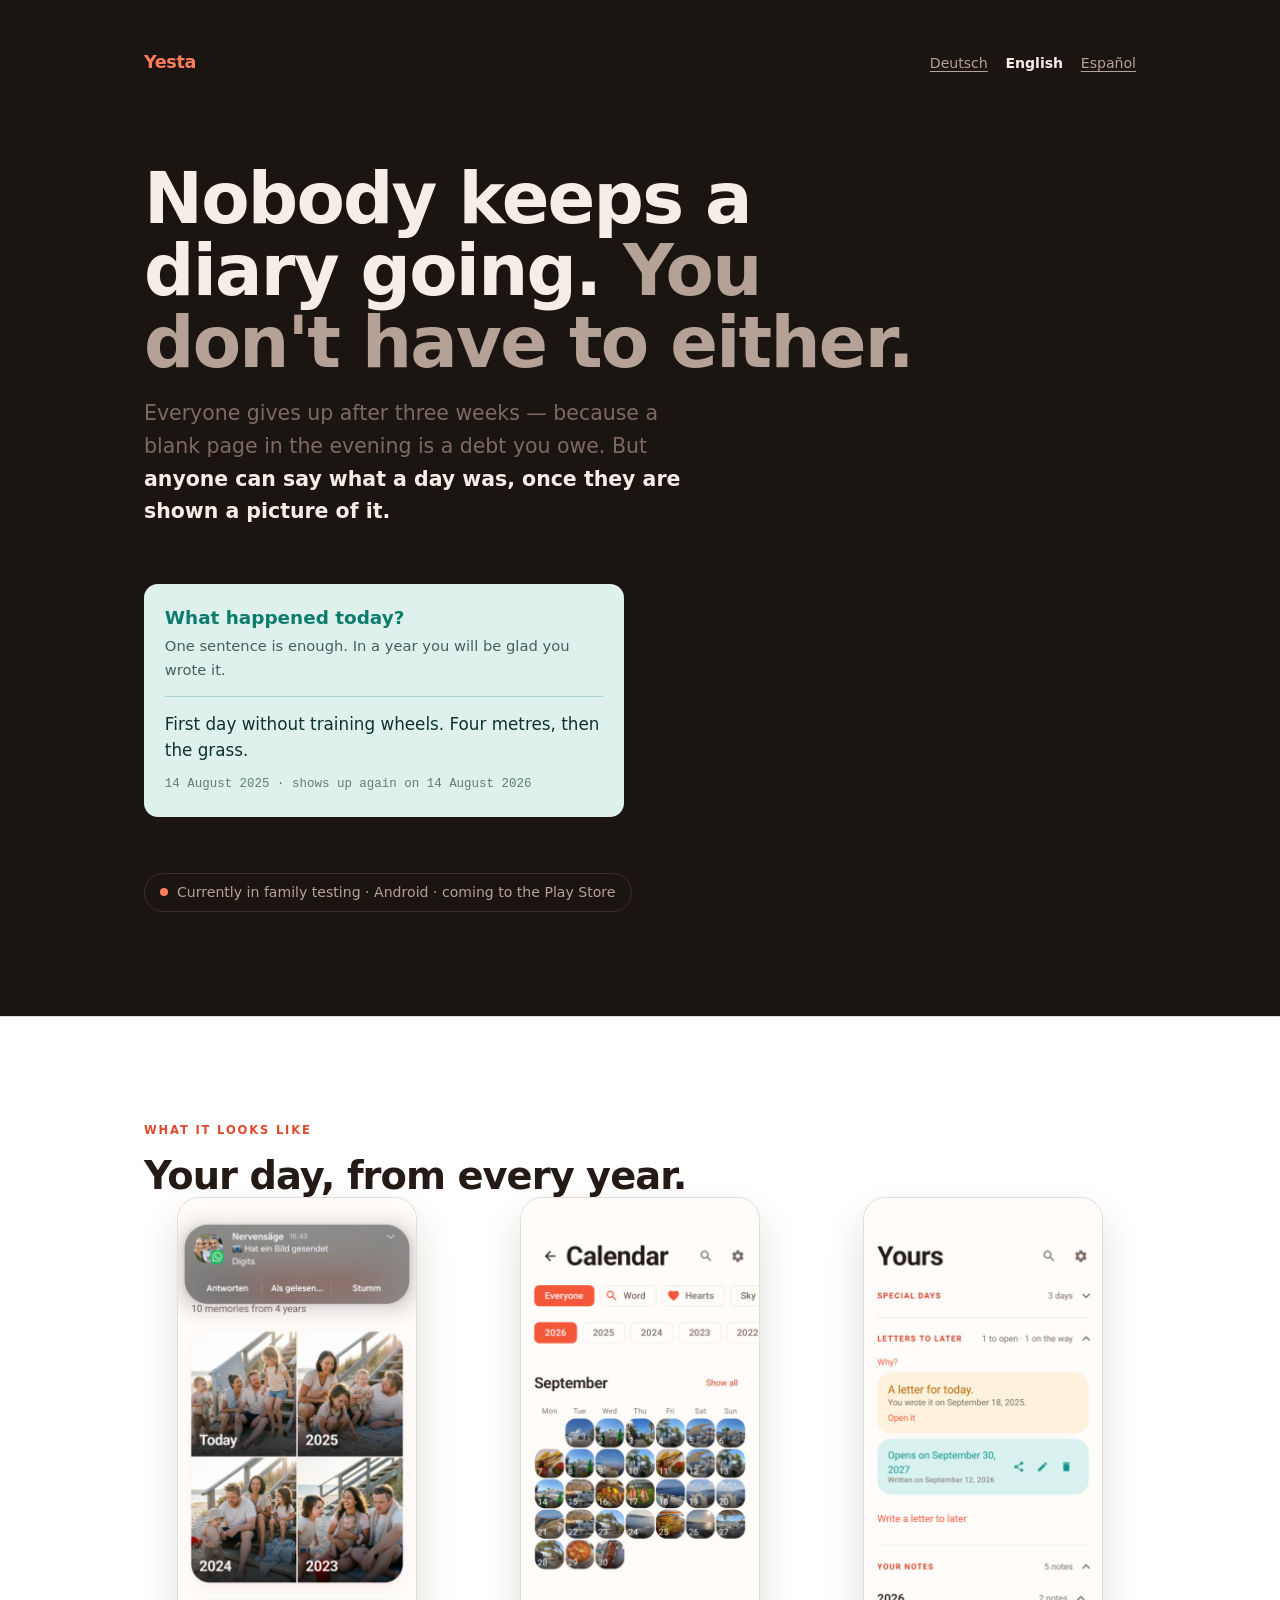
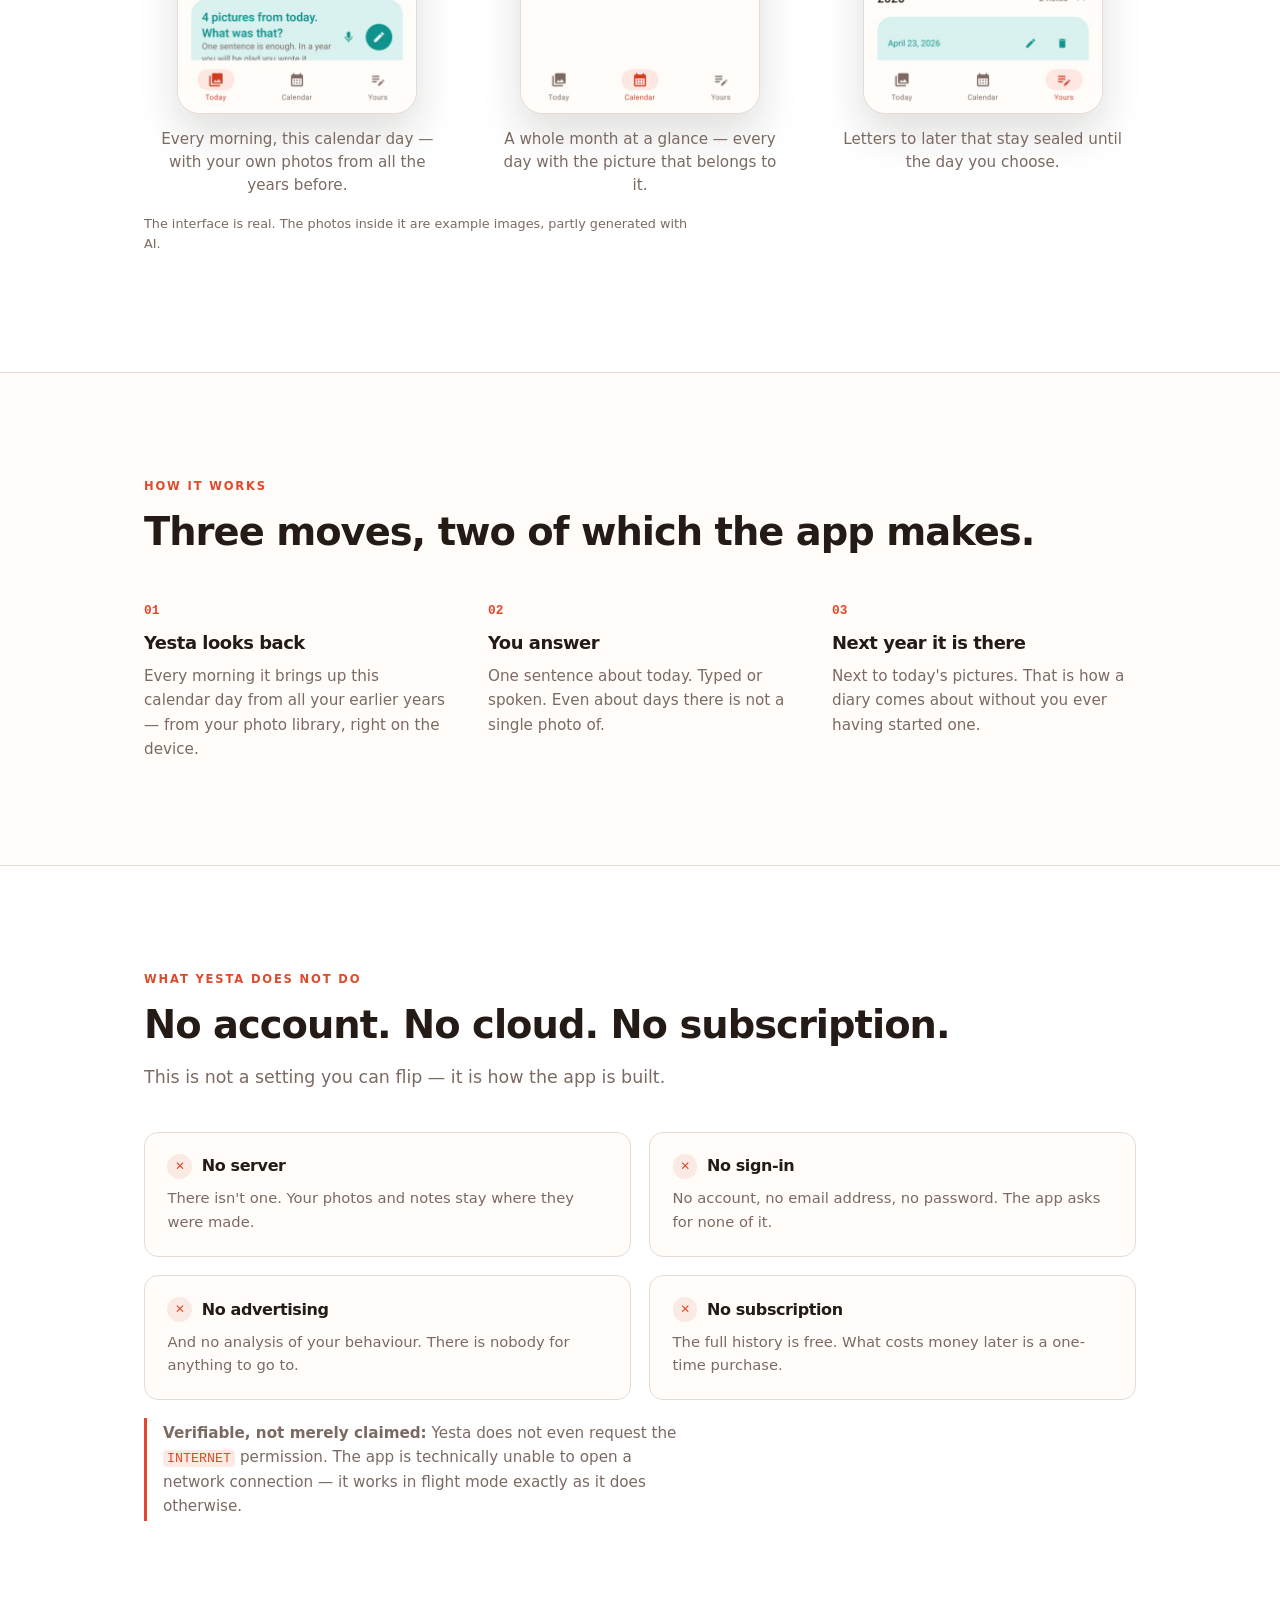
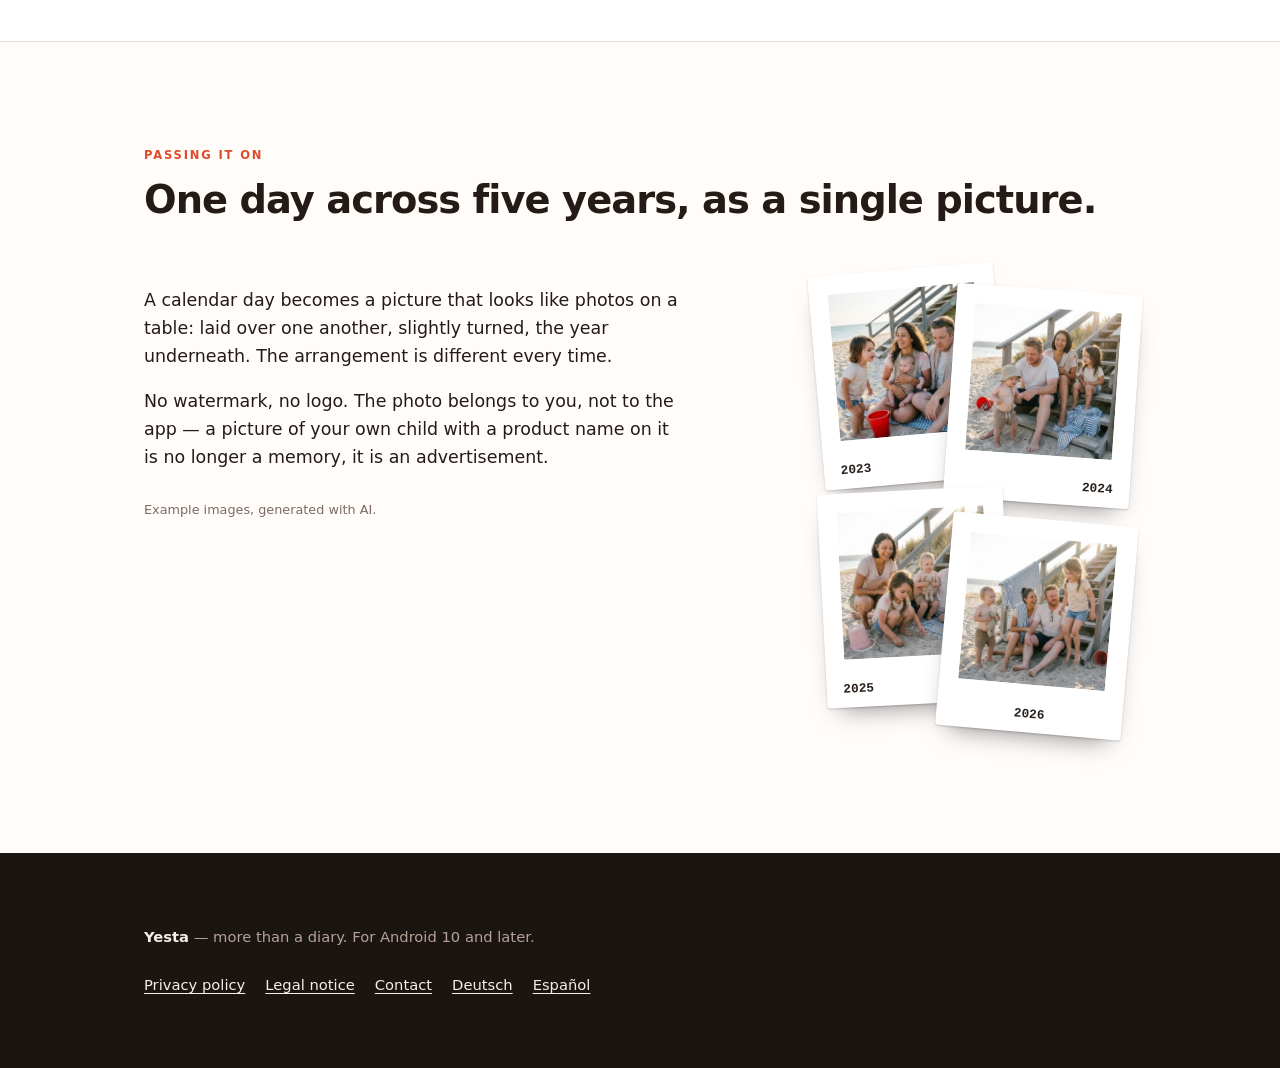
==== en/index.html @ fdedf06f "Webseite aktualisiert" ====
<!doctype html>
<html lang="en">
<head>
<meta charset="utf-8">
<meta name="viewport" content="width=device-width, initial-scale=1">
<title>Yesta — more than a diary</title>
<meta name="description" content="Yesta shows you every day what you lived through on the same date in earlier years, and asks one question: what happened today? Everything stays on your phone.">
<link rel="canonical" href="https://yesta.app/en/">
<link rel="alternate" hreflang="de" href="https://yesta.app/">
<link rel="alternate" hreflang="en" href="https://yesta.app/en/">
<link rel="alternate" hreflang="es" href="https://yesta.app/es/">
<link rel="alternate" hreflang="x-default" href="https://yesta.app/">
<meta property="og:title" content="Yesta — more than a diary">
<meta property="og:description" content="What happened today? One sentence is enough. Next year you'll read it again.">
<meta property="og:type" content="website">
<meta property="og:site_name" content="Yesta">
<meta property="og:locale" content="en_US">
<meta property="og:locale:alternate" content="de_DE">
<meta property="og:locale:alternate" content="es_ES">
<meta property="og:url" content="https://yesta.app/en/">
<meta property="og:image" content="https://yesta.app/en/bilder/vorschau.jpg">
<meta property="og:image:width" content="1200">
<meta property="og:image:height" content="630">
<meta property="og:image:alt" content="Yesta — more than a diary. A phone shows the 1st of September with four photos from earlier years, an instant photo from 2024 in front of it.">
<meta name="twitter:card" content="summary_large_image">
<style>
  :root {
    --ground:        #FFFCFA;
    --ground-deep:   #1B1512;
    --surface:       #FFFFFF;
    --ink:           #241B17;
    --ink-muted:     #7C6A62;
    --ink-inverse:   #F6EDE7;
    --ink-inverse-muted: #B6A197;
    --coral:         #E04A2C;
    --coral-bright:  #FF7C5C;
    --coral-wash:    #FBE9E3;
    --teal:          #0E7C6B;
    --teal-wash:     #DFF1ED;
    --line:          #E7DCD5;
    --line-inverse:  #3A2E28;

    --sans: "Segoe UI Variable Display", "Segoe UI", system-ui, -apple-system,
            "Helvetica Neue", Arial, sans-serif;
    --mono: "Cascadia Mono", Consolas, ui-monospace, "SF Mono", Menlo, monospace;

    --measure: 34rem;
    --gutter: clamp(1.25rem, 5vw, 3rem);
  }

  @media (prefers-color-scheme: dark) {
    :root {
      --ground:      #171210;
      --surface:     #201A17;
      --ink:         #F4EBE5;
      --ink-muted:   #B09C92;
      --coral:       #FF7C5C;
      --coral-wash:  #35201A;
      --teal:        #5FD3BE;
      --teal-wash:   #14322D;
      --line:        #362C27;
    }
  }

  *, *::before, *::after { box-sizing: border-box; }

  body {
    margin: 0;
    background: var(--ground);
    color: var(--ink);
    font-family: var(--sans);
    font-size: clamp(1rem, .96rem + .2vw, 1.09rem);
    line-height: 1.6;
    -webkit-font-smoothing: antialiased;
  }

  .band { padding: clamp(3.5rem, 9vw, 6.5rem) var(--gutter); }
  .inner { max-width: 62rem; margin: 0 auto; }
  p { max-width: var(--measure); }

  h1, h2, h3 { text-wrap: balance; letter-spacing: -.025em; margin: 0; }

  /* ---------------- Head band ---------------- */

  .hero {
    background: var(--ground-deep);
    color: var(--ink-inverse);
    padding-top: clamp(2rem, 5vw, 3rem);
  }

  .brandline {
    display: flex;
    align-items: baseline;
    justify-content: space-between;
    gap: 1rem;
    margin-bottom: clamp(3rem, 9vw, 5.5rem);
  }

  .brand {
    font-size: 1.1rem;
    font-weight: 700;
    letter-spacing: -.02em;
    color: var(--coral-bright);
  }

  .langs { display: flex; gap: 1.1rem; flex: none; }
  .lang {
    font-size: .88rem;
    color: var(--ink-inverse-muted);
    text-decoration: underline;
    text-underline-offset: .18em;
  }
  .lang:hover { color: var(--coral-bright); }
  .lang[aria-current="true"] {
    color: var(--ink-inverse);
    text-decoration: none;
    font-weight: 600;
  }

  .hero h1 {
    font-size: clamp(2.3rem, 7.5vw, 4.4rem);
    line-height: 1.02;
    font-weight: 700;
    max-width: 18ch;
  }

  .hero h1 .quiet { color: var(--ink-inverse-muted); }

  .hero-body {
    margin-top: 1.6rem;
    color: var(--ink-inverse-muted);
    font-size: clamp(1.05rem, 1rem + .35vw, 1.3rem);
    max-width: 36rem;
  }

  .hero-body strong { color: var(--ink-inverse); font-weight: 600; }

  /* The note card — the same object the app shows. */
  .note-card {
    margin-top: clamp(2.5rem, 6vw, 3.5rem);
    max-width: 30rem;
    background: var(--teal-wash);
    border-radius: 14px;
    padding: 1.15rem 1.3rem 1.35rem;
    color: #10322C;
  }
  @media (prefers-color-scheme: dark) { .note-card { color: #D8F2EC; } }

  .note-card .ask {
    font-size: 1.15rem;
    font-weight: 700;
    color: var(--teal);
    margin: 0 0 .15rem;
  }
  .note-card .hint { margin: 0 0 .9rem; font-size: .92rem; opacity: .75; }
  .note-card .written {
    margin: 0;
    font-size: 1.05rem;
    border-top: 1px solid rgba(14, 124, 107, .25);
    padding-top: .85rem;
  }
  .note-card .stamp {
    display: block;
    margin-top: .7rem;
    font-family: var(--mono);
    font-size: .78rem;
    opacity: .6;
  }

  .status {
    margin-top: clamp(2.5rem, 6vw, 3.5rem);
    display: inline-flex;
    align-items: center;
    gap: .55rem;
    border: 1px solid var(--line-inverse);
    border-radius: 99px;
    padding: .45rem .95rem;
    font-size: .88rem;
    color: var(--ink-inverse-muted);
  }
  .dot {
    width: .5rem; height: .5rem; border-radius: 50%;
    background: var(--coral-bright); flex: none;
  }

  /* ---------------- Sections ---------------- */

  .eyebrow {
    font-size: .72rem;
    font-weight: 700;
    letter-spacing: .16em;
    text-transform: uppercase;
    color: var(--coral);
    margin-bottom: .9rem;
  }

  h2 { font-size: clamp(1.6rem, 1.2rem + 1.6vw, 2.4rem); line-height: 1.12; }
  .band > .inner > p { margin-top: 1.1rem; color: var(--ink-muted); }

  .steps {
    margin-top: clamp(2rem, 5vw, 3rem);
    display: grid;
    gap: clamp(1.5rem, 4vw, 2.5rem);
    grid-template-columns: repeat(auto-fit, minmax(15rem, 1fr));
  }
  .step h3 { font-size: 1.12rem; margin-bottom: .4rem; }
  .step p { color: var(--ink-muted); font-size: .95rem; margin: 0; max-width: 26rem; }
  .step .num {
    font-family: var(--mono);
    font-size: .8rem;
    font-weight: 700;
    color: var(--coral);
    display: block;
    margin-bottom: .5rem;
  }

  /* ---------------- What it does not do ---------------- */

  .plain { background: var(--surface); border-block: 1px solid var(--line); }

  /* Four cards, so two by two. An „auto-fit" grid put three in a row on wide
     screens and left an empty grey cell next to them. */
  .facts {
    margin-top: clamp(1.8rem, 4vw, 2.5rem);
    display: grid;
    gap: clamp(.85rem, 2.2vw, 1.15rem);
    grid-template-columns: 1fr;
  }
  @media (min-width: 46rem) { .facts { grid-template-columns: 1fr 1fr; } }

  .fact {
    background: var(--ground);
    border: 1px solid var(--line);
    border-radius: 14px;
    padding: 1.3rem 1.4rem 1.4rem;
  }
  .fact h3 {
    font-size: 1rem;
    margin-bottom: .45rem;
    display: flex;
    align-items: center;
    gap: .6rem;
  }
  .fact h3::before {
    content: "✕";
    flex: none;
    width: 1.55rem; height: 1.55rem;
    border-radius: 50%;
    background: var(--coral-wash);
    color: var(--coral);
    font-size: .74rem;
    font-weight: 700;
    display: grid;
    place-items: center;
  }
  .fact p { font-size: .92rem; color: var(--ink-muted); margin: 0; max-width: none; }

  .proof {
    margin-top: 1.5rem;
    border-left: 3px solid var(--coral);
    padding: .2rem 0 .2rem 1rem;
    font-size: .95rem;
    color: var(--ink-muted);
    max-width: var(--measure);
  }
  .proof code {
    font-family: var(--mono);
    font-size: .88em;
    background: var(--coral-wash);
    color: var(--coral);
    border-radius: 4px;
    padding: .06em .3em;
  }

  /* ---------------- The shared picture ---------------- */

  .share-layout {
    margin-top: clamp(2rem, 5vw, 3rem);
    display: grid;
    gap: clamp(2rem, 5vw, 3.5rem);
    grid-template-columns: 1fr;
    align-items: start;
  }
  @media (min-width: 52rem) {
    .share-layout { grid-template-columns: 1fr minmax(15rem, 20rem); }
  }

  .stack {
    position: relative;
    aspect-ratio: 2 / 3;
    max-width: 20rem;
    width: 100%;
    justify-self: center;
  }
  .pola {
    position: absolute;
    width: 58%;
    background: #fff;
    border-radius: 3px;
    padding: 6% 6% 15%;
    box-shadow: 0 1px 2px rgba(0,0,0,.18), 0 14px 26px -14px rgba(0,0,0,.5);
  }
  /* "height: auto" is needed, otherwise the image's height attribute wins and
     the instant photo comes out 300 pixels tall instead of square. */
  .pola img {
    display: block;
    width: 100%;
    height: auto;
    aspect-ratio: 1;
    object-fit: cover;
    border-radius: 1px;
    background: var(--line);
  }
  .pola b {
    position: absolute;
    left: 9%; right: 9%; bottom: 3.5%;
    text-align: center;
    font-family: var(--mono);
    font-size: .8rem;
    font-weight: 600;
    color: #2A211C;
  }
  /* Each year moves to the side the next instant photo leaves free - in the
     middle it disappeared underneath. The topmost one stays centred. */
  .p1 b, .p3 b { text-align: left; }
  .p2 b { text-align: right; }
  /* Two rows of two rather than one column: as a column every instant photo
     covered the year of the one above it - the overlap was bigger than the
     white margin the year sits on. This way each year stays in the clear and
     the bottom picture stays inside the frame. */
  .p1 { left:  0%; top:  0%; transform: rotate(-5deg); }
  .p2 { right: 0%; top:  4%; transform: rotate( 4deg); }
  .p3 { left:  2%; top: 46%; transform: rotate(-3deg); }
  .p4 { right: 2%; top: 52%; transform: rotate( 5deg); }

  /* ---------------- Foot ---------------- */

  footer {
    background: var(--ground-deep);
    color: var(--ink-inverse-muted);
    padding: clamp(3rem, 7vw, 4.5rem) var(--gutter);
    font-size: .92rem;
  }
  footer .inner { display: grid; gap: 1.5rem; }
  footer a { color: var(--ink-inverse); text-decoration: underline; text-underline-offset: .18em; }
  footer a:hover { color: var(--coral-bright); }
  footer a:focus-visible, .status:focus-visible, .lang:focus-visible {
    outline: 2px solid var(--coral-bright); outline-offset: 3px;
  }
  .foot-links { display: flex; flex-wrap: wrap; gap: 1.25rem; }

  /* Die drei Bildschirmfotos unter dem Kopf. */
  .schau { display: grid; gap: clamp(1.25rem, 4vw, 2.25rem); grid-template-columns: 1fr; }
  .schau figure { margin: 0; display: grid; gap: .85rem; justify-items: center; }
  .schau img {
    display: block; width: 100%; max-width: 15rem; height: auto;
    border-radius: 1.4rem; border: 1px solid var(--line);
    box-shadow: 0 1.25rem 2.5rem rgba(36, 27, 23, .14);
    background: var(--surface);
  }
  .schau figcaption {
    color: var(--ink-muted); font-size: .95rem; line-height: 1.5;
    text-align: center; max-width: 18rem;
  }
  @media (min-width: 44rem) {
    .schau { grid-template-columns: repeat(3, 1fr); align-items: start; }
  }
  /* Kennzeichnung der kuenstlich erzeugten Beispielbilder im Stapel. */
  .stack-hinweis {
    margin-top: 1.75rem;
    color: var(--ink-muted);
    font-size: .8rem;
  }
</style>
</head>
<body>

<header class="band hero">
  <div class="inner">
    <div class="brandline">
      <div class="brand">Yesta</div>
      <nav class="langs" aria-label="Language">
        <a class="lang" href="../index.html" hreflang="de" lang="de">Deutsch</a>
        <span class="lang" aria-current="true">English</span>
        <a class="lang" href="../es/index.html" hreflang="es" lang="es">Español</a>
      </nav>
    </div>

    <h1>Nobody keeps a diary going. <span class="quiet">You don't have to either.</span></h1>

    <p class="hero-body">
      Everyone gives up after three weeks — because a blank page in the evening
      is a debt you owe. But <strong>anyone can say what a day was, once they
      are shown a picture of it.</strong>
    </p>

    <div class="note-card">
      <p class="ask">What happened today?</p>
      <p class="hint">One sentence is enough. In a year you will be glad you wrote it.</p>
      <p class="written">
        First day without training wheels. Four metres, then the grass.
        <span class="stamp">14 August 2025 · shows up again on 14 August 2026</span>
      </p>
    </div>

    <div class="status"><span class="dot"></span> Currently in family testing · Android · coming to the Play Store</div>
  </div>
</header>

<section class="band plain">
  <div class="inner">
    <div class="eyebrow">What it looks like</div>
    <h2>Your day, from every year.</h2>

    <div class="schau">
      <figure>
        <img src="bilder/01-home.jpg" width="480" height="1040" loading="lazy"
             alt="The day view: the heading “Your 1 September”, below it four photos of the same calendar day from 2023 onwards.">
        <figcaption>Every morning, this calendar day — with your own photos from all the years before.</figcaption>
      </figure>
      <figure>
        <img src="bilder/03-month.jpg" width="480" height="1040" loading="lazy"
             alt="The month view: a calendar grid in which every day of September carries the photo that was taken on it.">
        <figcaption>A whole month at a glance — every day with the picture that belongs to it.</figcaption>
      </figure>
      <figure>
        <img src="bilder/04-letters.jpg" width="480" height="1040" loading="lazy"
             alt="The “Letters to later” view showing sealed letters and the date each one opens.">
        <figcaption>Letters to later that stay sealed until the day you choose.</figcaption>
      </figure>
    </div>
    <p class="stack-hinweis">The interface is real. The photos inside it are
      example images, partly generated with AI.</p>
  </div>
</section>

<section class="band">
  <div class="inner">
    <div class="eyebrow">How it works</div>
    <h2>Three moves, two of which the app makes.</h2>

    <div class="steps">
      <div class="step">
        <span class="num">01</span>
        <h3>Yesta looks back</h3>
        <p>
          Every morning it brings up this calendar day from all your earlier
          years — from your photo library, right on the device.
        </p>
      </div>
      <div class="step">
        <span class="num">02</span>
        <h3>You answer</h3>
        <p>
          One sentence about today. Typed or spoken. Even about days there is
          not a single photo of.
        </p>
      </div>
      <div class="step">
        <span class="num">03</span>
        <h3>Next year it is there</h3>
        <p>
          Next to today's pictures. That is how a diary comes about without you
          ever having started one.
        </p>
      </div>
    </div>
  </div>
</section>

<section class="band plain">
  <div class="inner">
    <div class="eyebrow">What Yesta does not do</div>
    <h2>No account. No cloud. No subscription.</h2>
    <p>
      This is not a setting you can flip — it is how the app is built.
    </p>

    <div class="facts">
      <div class="fact">
        <h3>No server</h3>
        <p>There isn't one. Your photos and notes stay where they were made.</p>
      </div>
      <div class="fact">
        <h3>No sign-in</h3>
        <p>No account, no email address, no password. The app asks for none of it.</p>
      </div>
      <div class="fact">
        <h3>No advertising</h3>
        <p>And no analysis of your behaviour. There is nobody for anything to go to.</p>
      </div>
      <div class="fact">
        <h3>No subscription</h3>
        <p>The full history is free. What costs money later is a one-time purchase.</p>
      </div>
    </div>

    <p class="proof">
      <strong>Verifiable, not merely claimed:</strong> Yesta does not even
      request the <code>INTERNET</code> permission. The app is technically
      unable to open a network connection — it works in flight mode exactly as
      it does otherwise.
    </p>
  </div>
</section>

<section class="band">
  <div class="inner">
    <div class="eyebrow">Passing it on</div>
    <h2>One day across five years, as a single picture.</h2>

    <div class="share-layout">
      <div>
        <p>
          A calendar day becomes a picture that looks like photos on a table:
          laid over one another, slightly turned, the year underneath. The
          arrangement is different every time.
        </p>
        <p>
          No watermark, no logo. The photo belongs to you, not to the app — a
          picture of your own child with a product name on it is no longer a
          memory, it is an advertisement.
        </p>
        <p class="stack-hinweis">Example images, generated with AI.</p>
      </div>

      <div class="stack" role="img" aria-label="Four instant photos of the same calendar day on a beach, laid over one another at an angle: the same family across four years — in 2023 with a baby in her arms, by 2026 both children stand on their own and have visibly grown.">
        <div class="pola p1"><img src="../bilder/pola-1.jpg" width="300" height="300" loading="lazy" alt=""><b>2023</b></div>
        <div class="pola p2"><img src="../bilder/pola-2.jpg" width="300" height="300" loading="lazy" alt=""><b>2024</b></div>
        <div class="pola p3"><img src="../bilder/pola-3.jpg" width="300" height="300" loading="lazy" alt=""><b>2025</b></div>
        <div class="pola p4"><img src="../bilder/pola-4.jpg" width="300" height="300" loading="lazy" alt=""><b>2026</b></div>
      </div>
    </div>
  </div>
</section>

<footer>
  <div class="inner">
    <div>
      <strong style="color:var(--ink-inverse)">Yesta</strong> — more than a
      diary. For Android 10 and later.
    </div>

    <div class="foot-links">
      <a href="privacy.html">Privacy policy</a>
      <a href="imprint.html">Legal notice</a>
      <a href="mailto:kontakt@yesta.app">Contact</a>
      <a href="../index.html" hreflang="de" lang="de">Deutsch</a>
      <a href="../es/index.html" hreflang="es" lang="es">Español</a>
    </div>

  </div>
</footer>

</body>
</html>
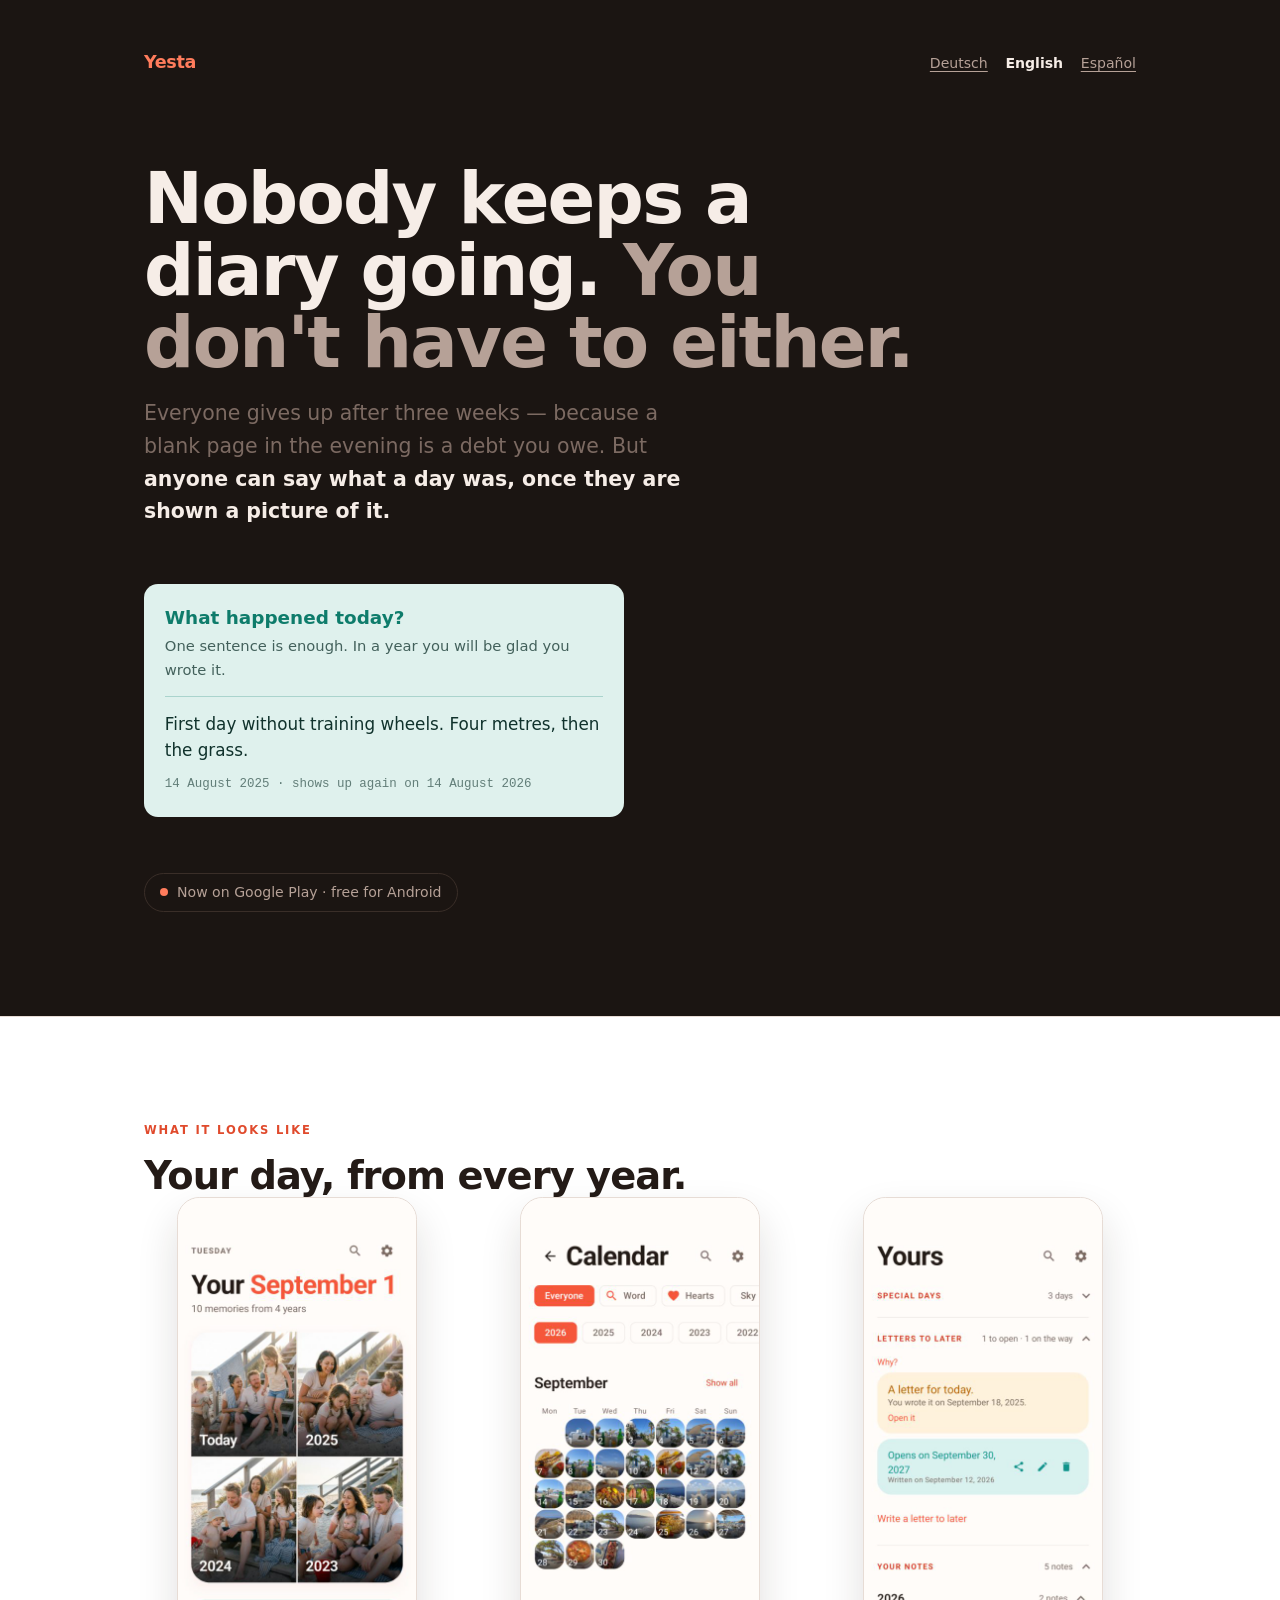
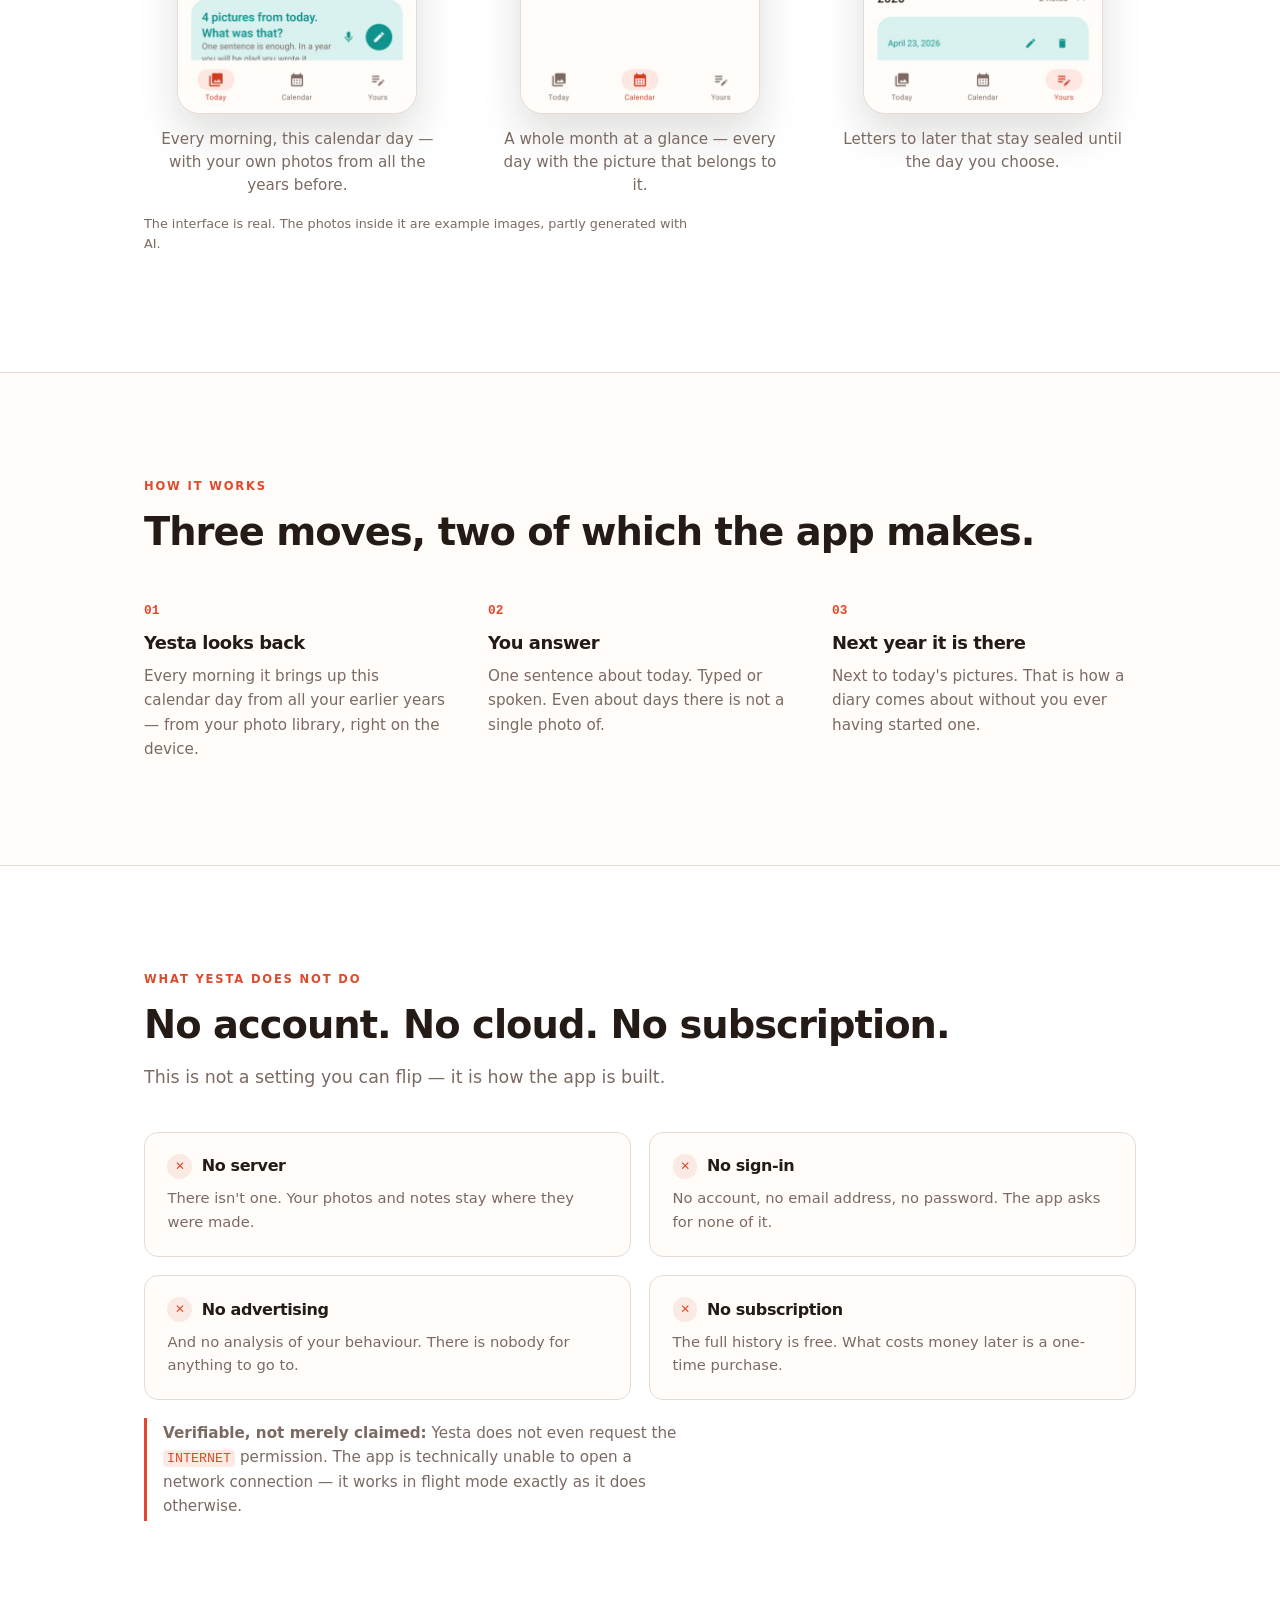
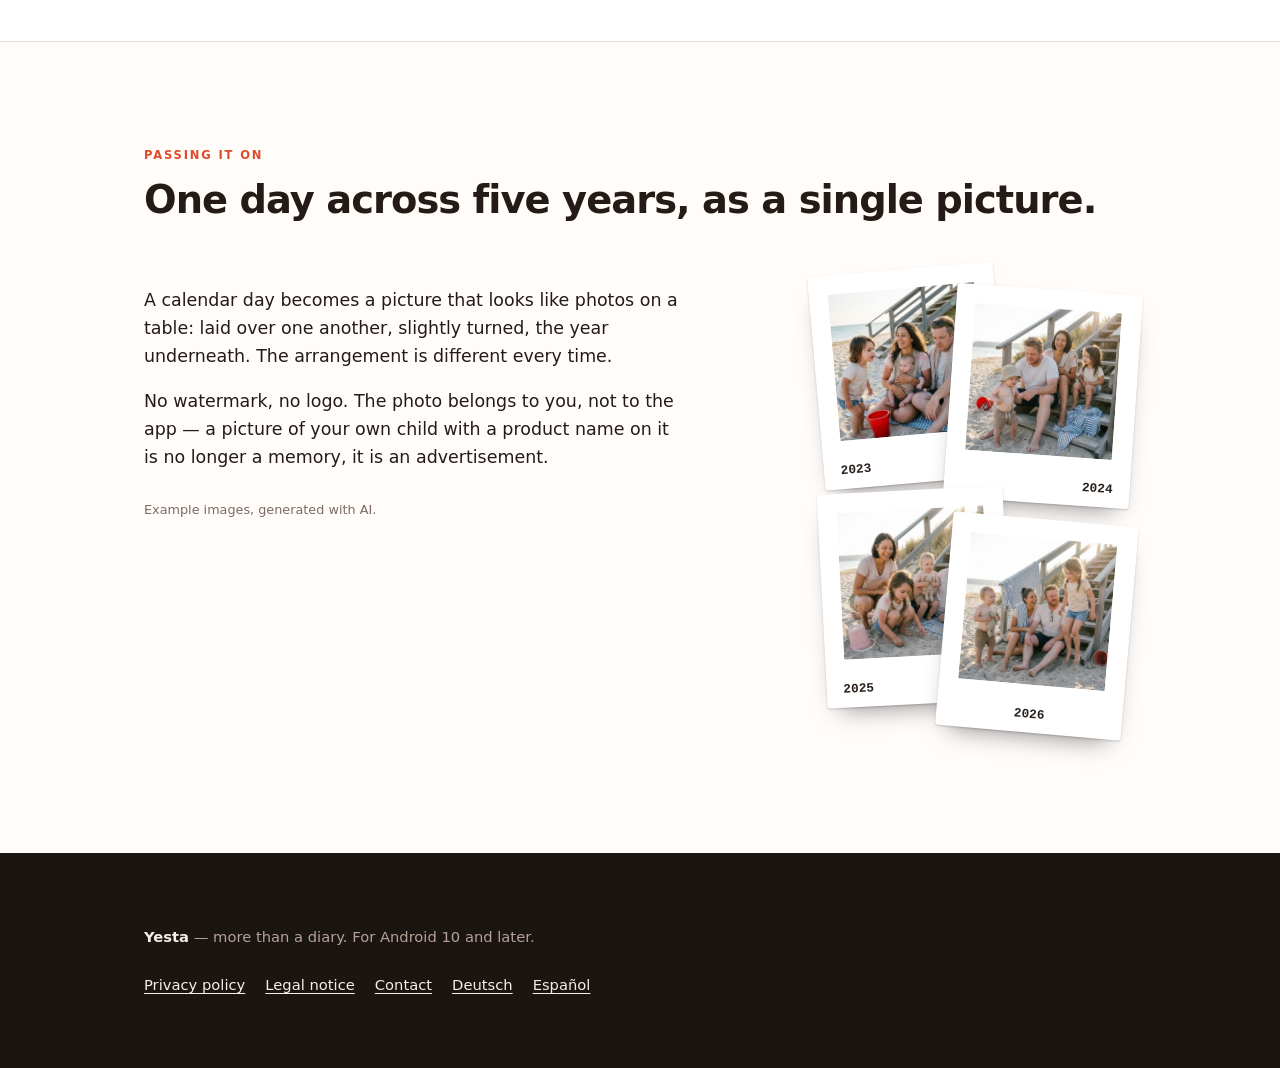
==== commit 03a60c0d: "Startseite: Yesta ist im Play Store, Statuskapsel fuehrt dorthin" ====
--- a/en/index.html
+++ b/en/index.html
@@ -182,6 +182,9 @@
     width: .5rem; height: .5rem; border-radius: 50%;
     background: var(--coral-bright); flex: none;
   }
+  /* Seit dem 28.09.2026 ist die Kapsel der Weg in den Store, kein Hinweis mehr. */
+  a.status { text-decoration: none; transition: border-color .2s ease; }
+  a.status:hover, a.status:focus-visible { border-color: var(--coral-bright); }
 
   /* ---------------- Sections ---------------- */
 
@@ -403,7 +406,7 @@
       </p>
     </div>
 
-    <div class="status"><span class="dot"></span> Currently in family testing · Android · coming to the Play Store</div>
+    <a class="status" href="https://play.google.com/store/apps/details?id=com.yesta.app"><span class="dot"></span> Now on Google Play · free for Android</a>
   </div>
 </header>
 
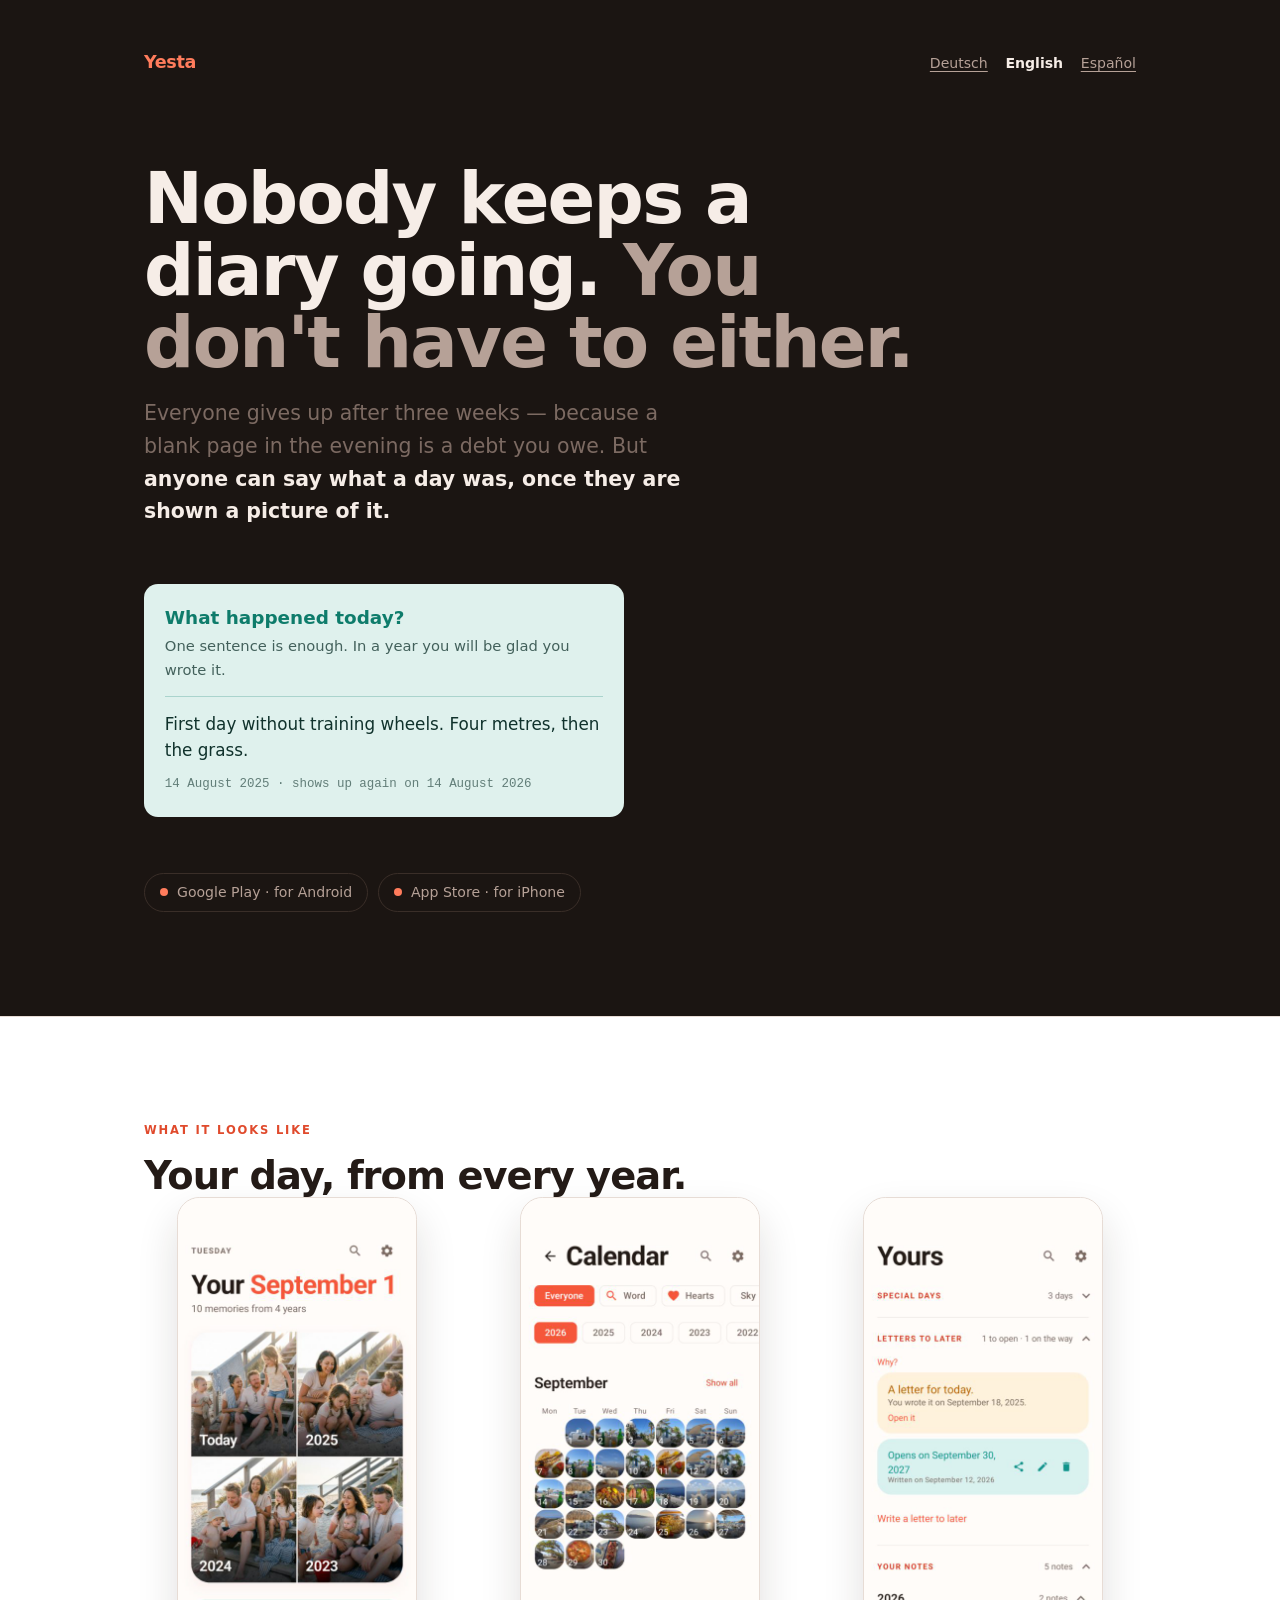
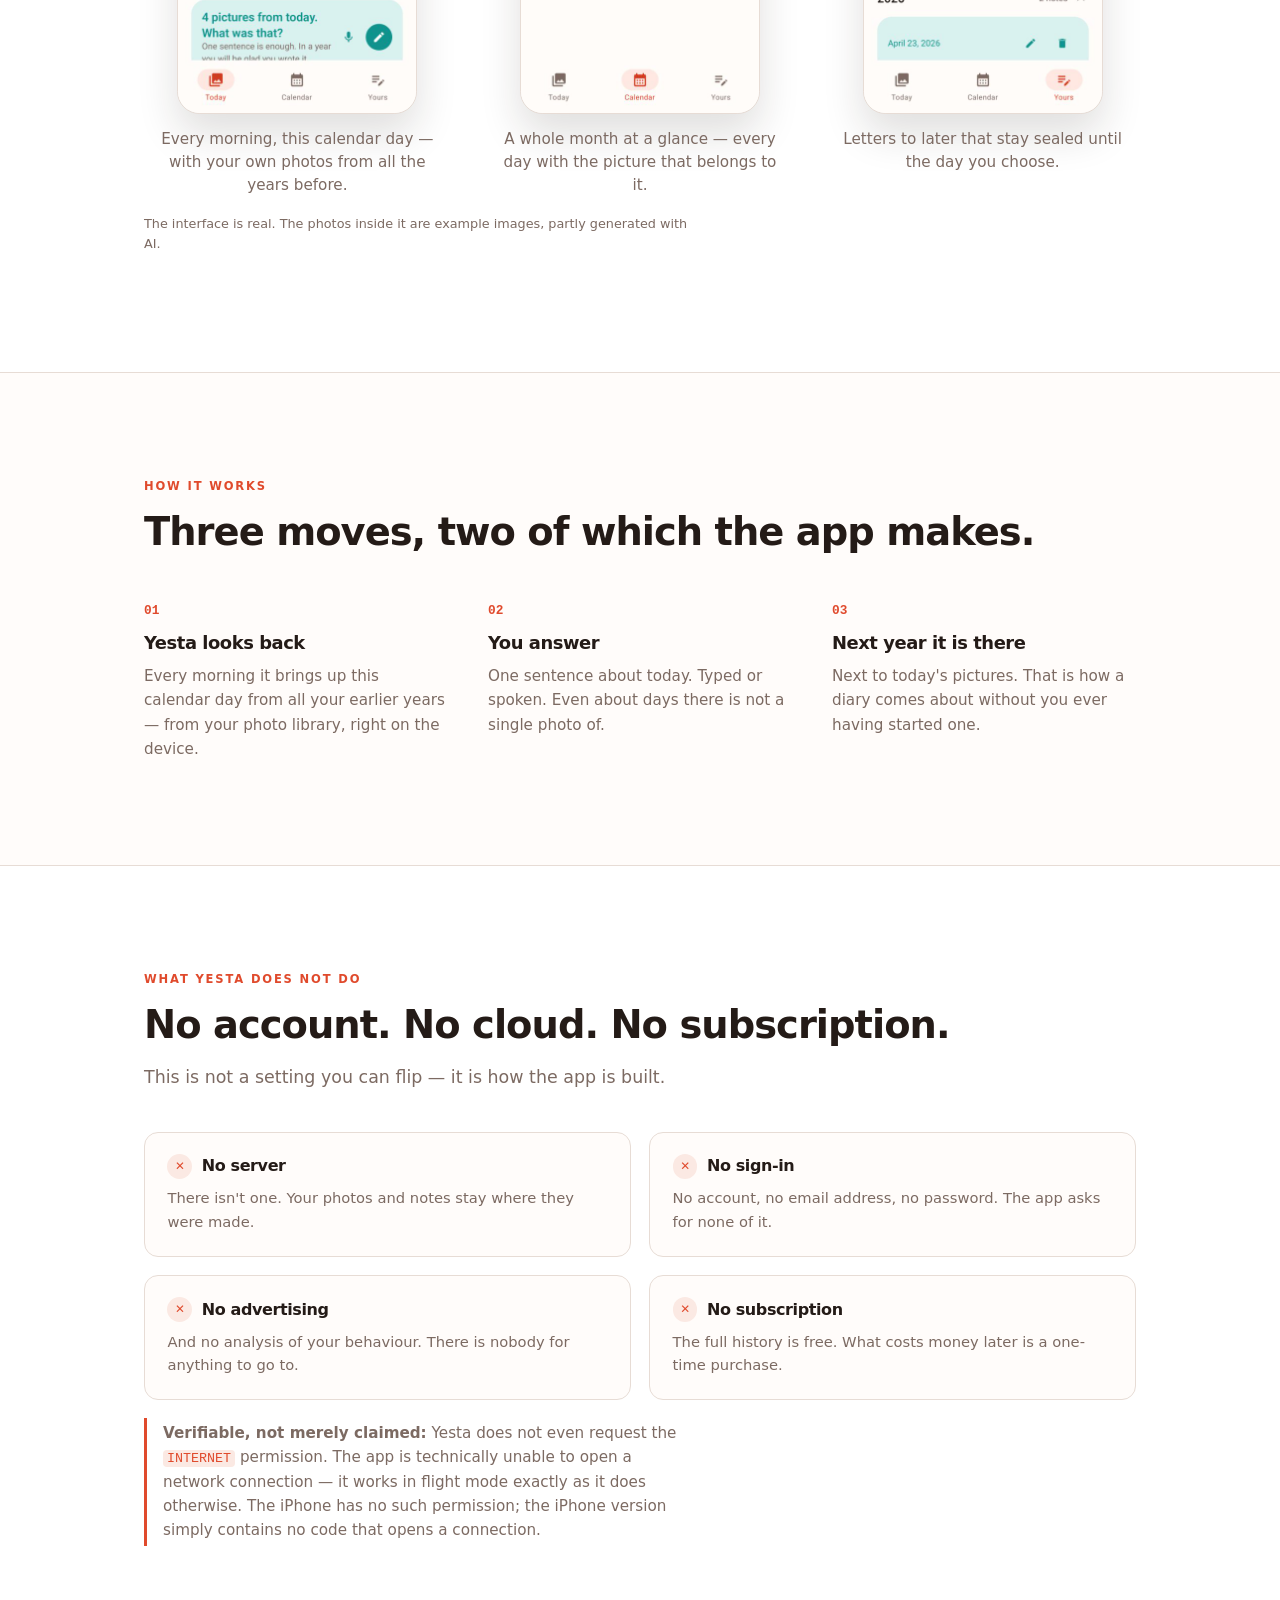
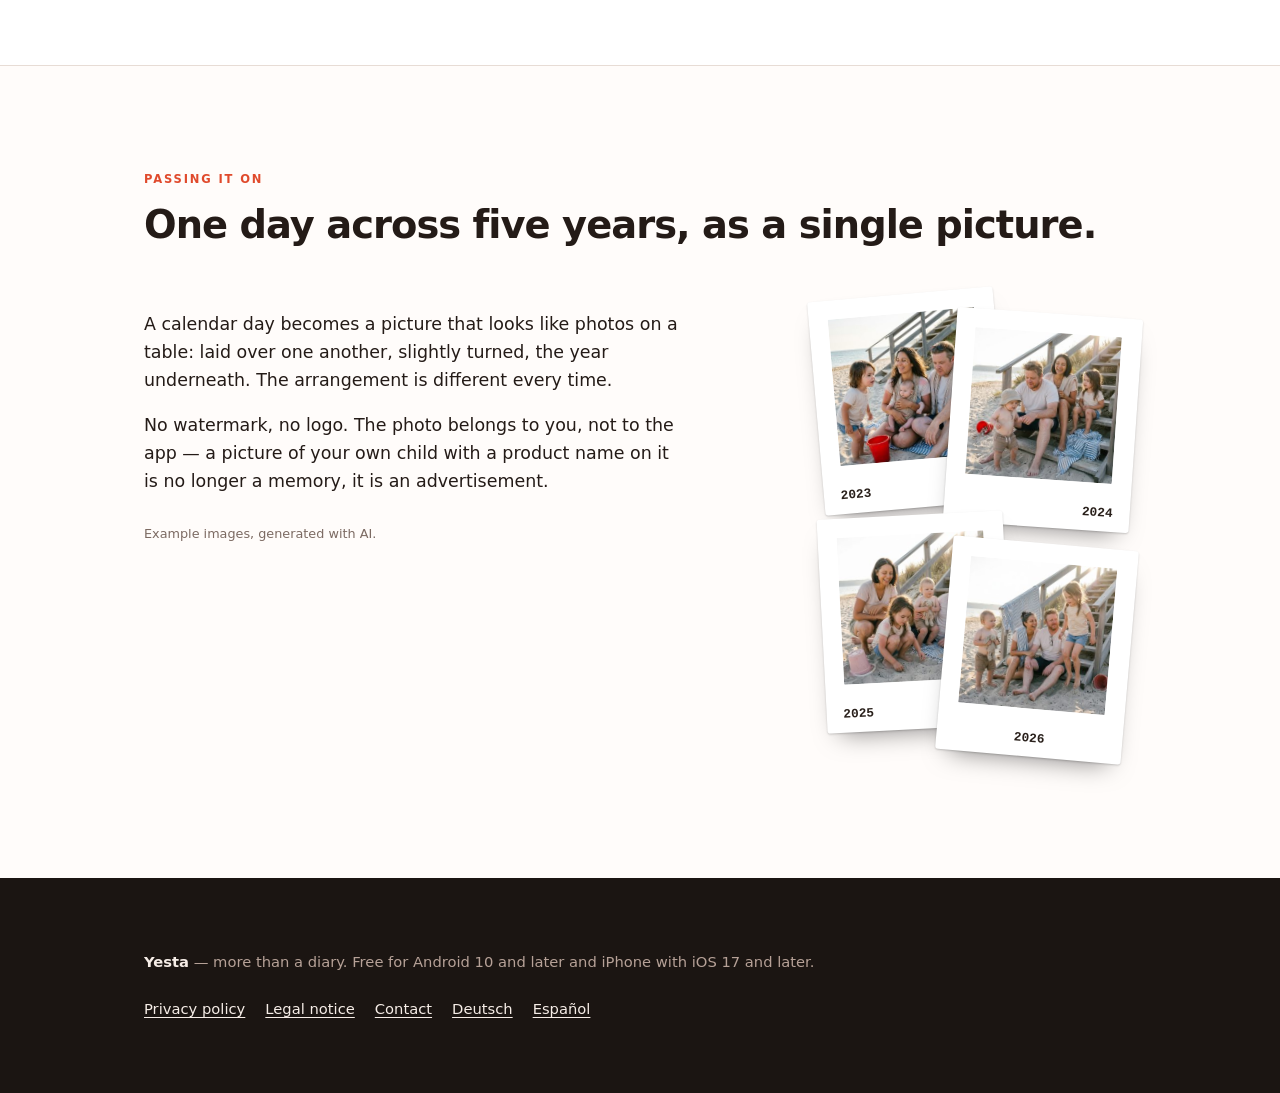
==== commit 1f5e64dd: "iPhone-Start" ====
--- a/en/index.html
+++ b/en/index.html
@@ -3,15 +3,18 @@
 <head>
 <meta charset="utf-8">
 <meta name="viewport" content="width=device-width, initial-scale=1">
-<title>Yesta — more than a diary</title>
+<link rel="icon" href="/favicon.ico" sizes="16x16 32x32 48x48">
+<link rel="icon" href="/favicon.svg" type="image/svg+xml">
+<link rel="apple-touch-icon" href="/apple-touch-icon.png">
+<title>Yesta – Memories &amp; Journal</title>
 <meta name="description" content="Yesta shows you every day what you lived through on the same date in earlier years, and asks one question: what happened today? Everything stays on your phone.">
 <link rel="canonical" href="https://yesta.app/en/">
 <link rel="alternate" hreflang="de" href="https://yesta.app/">
 <link rel="alternate" hreflang="en" href="https://yesta.app/en/">
 <link rel="alternate" hreflang="es" href="https://yesta.app/es/">
 <link rel="alternate" hreflang="x-default" href="https://yesta.app/">
-<meta property="og:title" content="Yesta — more than a diary">
-<meta property="og:description" content="What happened today? One sentence is enough. Next year you'll read it again.">
+<meta property="og:title" content="Yesta – Memories &amp; Journal">
+<meta property="og:description" content="Every morning, your photos from this day in past years. No account, no cloud.">
 <meta property="og:type" content="website">
 <meta property="og:site_name" content="Yesta">
 <meta property="og:locale" content="en_US">
@@ -21,7 +24,7 @@
 <meta property="og:image" content="https://yesta.app/en/bilder/vorschau.jpg">
 <meta property="og:image:width" content="1200">
 <meta property="og:image:height" content="630">
-<meta property="og:image:alt" content="Yesta — more than a diary. A phone shows the 1st of September with four photos from earlier years, an instant photo from 2024 in front of it.">
+<meta property="og:image:alt" content="Yesta – Memories &amp; Journal. A phone shows the 1st of September with four photos from earlier years, an instant photo from 2024 in front of it.">
 <meta name="twitter:card" content="summary_large_image">
 <style>
   :root {
@@ -185,6 +188,9 @@
   /* Seit dem 28.09.2026 ist die Kapsel der Weg in den Store, kein Hinweis mehr. */
   a.status { text-decoration: none; transition: border-color .2s ease; }
   a.status:hover, a.status:focus-visible { border-color: var(--coral-bright); }
+  /* Seit dem iPhone-Start zwei Kapseln nebeneinander, auf schmalen Schirmen untereinander. */
+  .stores { display: flex; flex-wrap: wrap; gap: .6rem; margin-top: clamp(2.5rem, 6vw, 3.5rem); }
+  .stores .status { margin-top: 0; }
 
   /* ---------------- Sections ---------------- */
 
@@ -406,7 +412,10 @@
       </p>
     </div>
 
-    <a class="status" href="https://play.google.com/store/apps/details?id=com.yesta.app"><span class="dot"></span> Now on Google Play · free for Android</a>
+    <div class="stores">
+      <a class="status" href="https://play.google.com/store/apps/details?id=com.yesta.app&amp;referrer=utm_source%3Dwebsite%26utm_campaign%3Dstart"><span class="dot"></span> Google Play · for Android</a>
+      <a class="status" href="https://apps.apple.com/app/id6823133458?pt=129622336&amp;ct=website&amp;mt=8"><span class="dot"></span> App Store · for iPhone</a>
+    </div>
   </div>
 </header>
 
@@ -503,6 +512,8 @@
       request the <code>INTERNET</code> permission. The app is technically
       unable to open a network connection — it works in flight mode exactly as
       it does otherwise.
+      The iPhone has no such permission; the iPhone version simply contains
+      no code that opens a connection.
     </p>
   </div>
 </section>
@@ -541,7 +552,7 @@
   <div class="inner">
     <div>
       <strong style="color:var(--ink-inverse)">Yesta</strong> — more than a
-      diary. For Android 10 and later.
+      diary. Free for Android 10 and later and iPhone with iOS 17 and later.
     </div>
 
     <div class="foot-links">
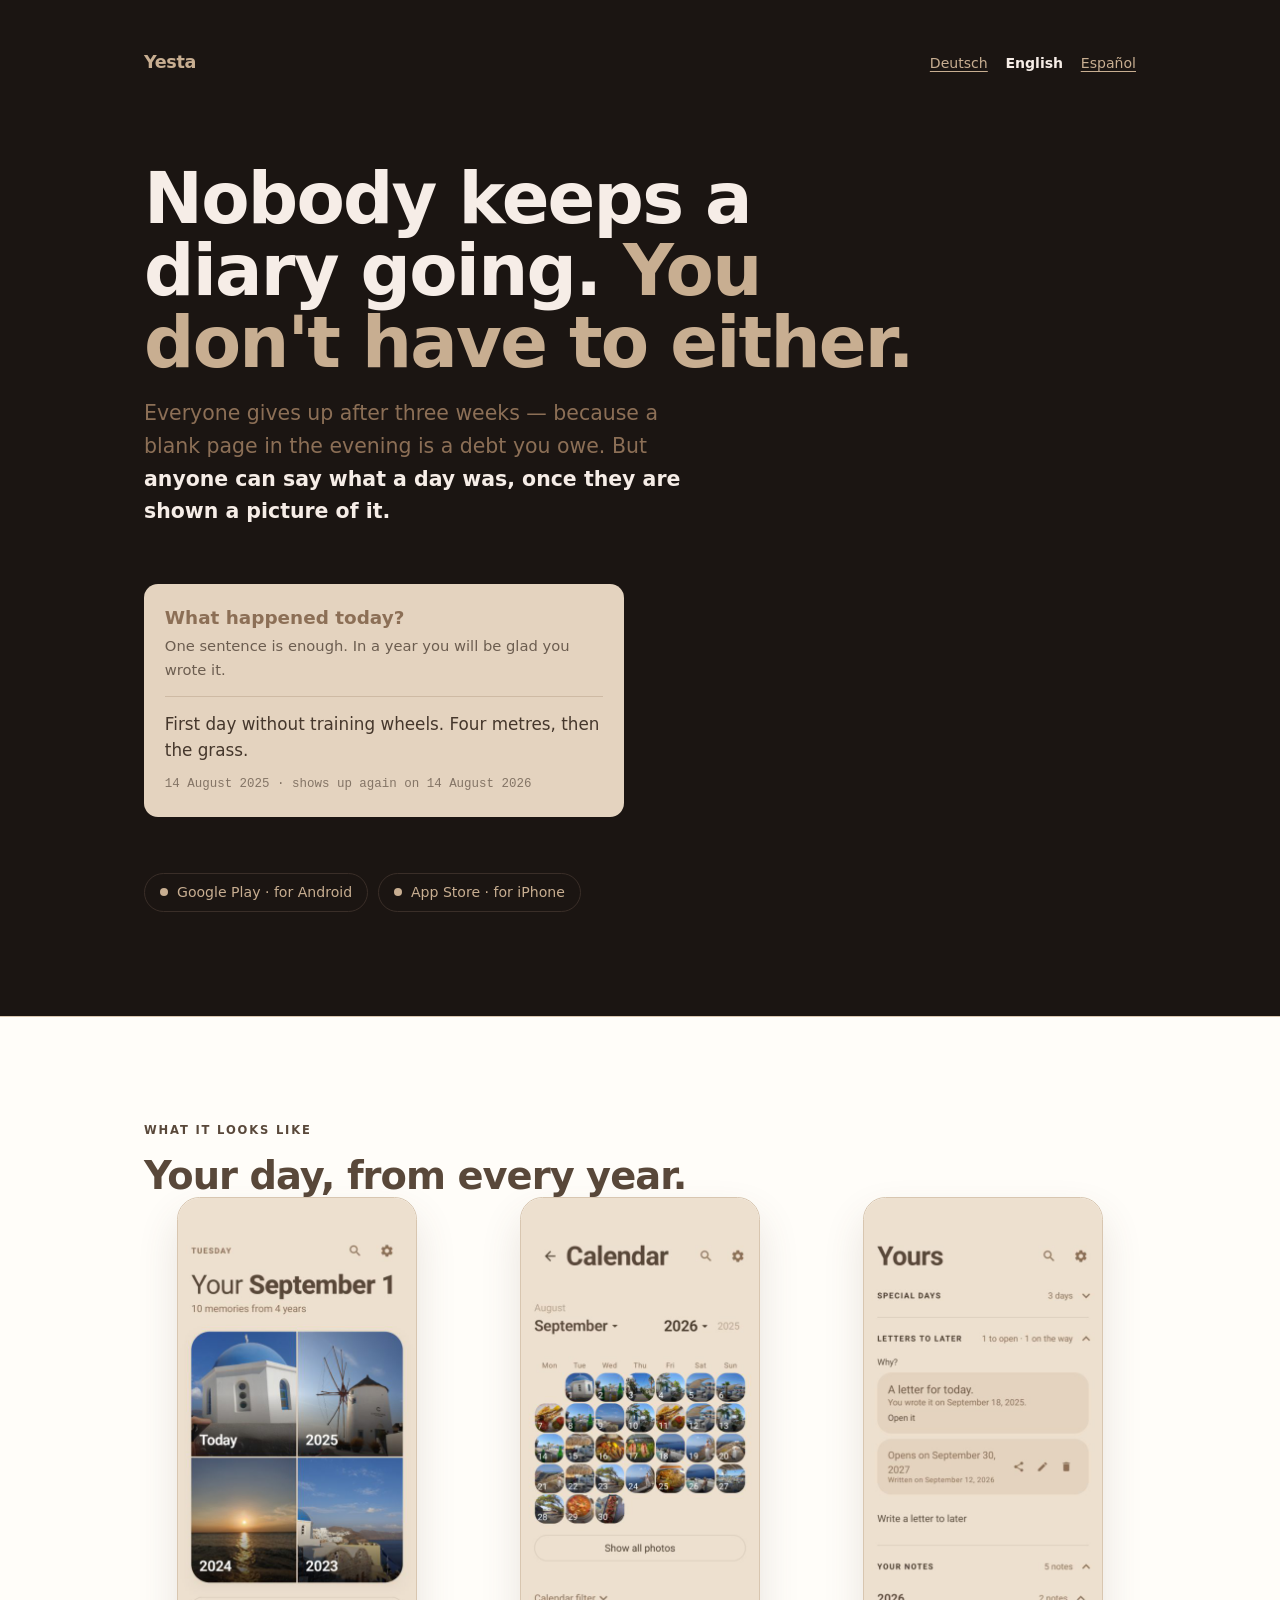
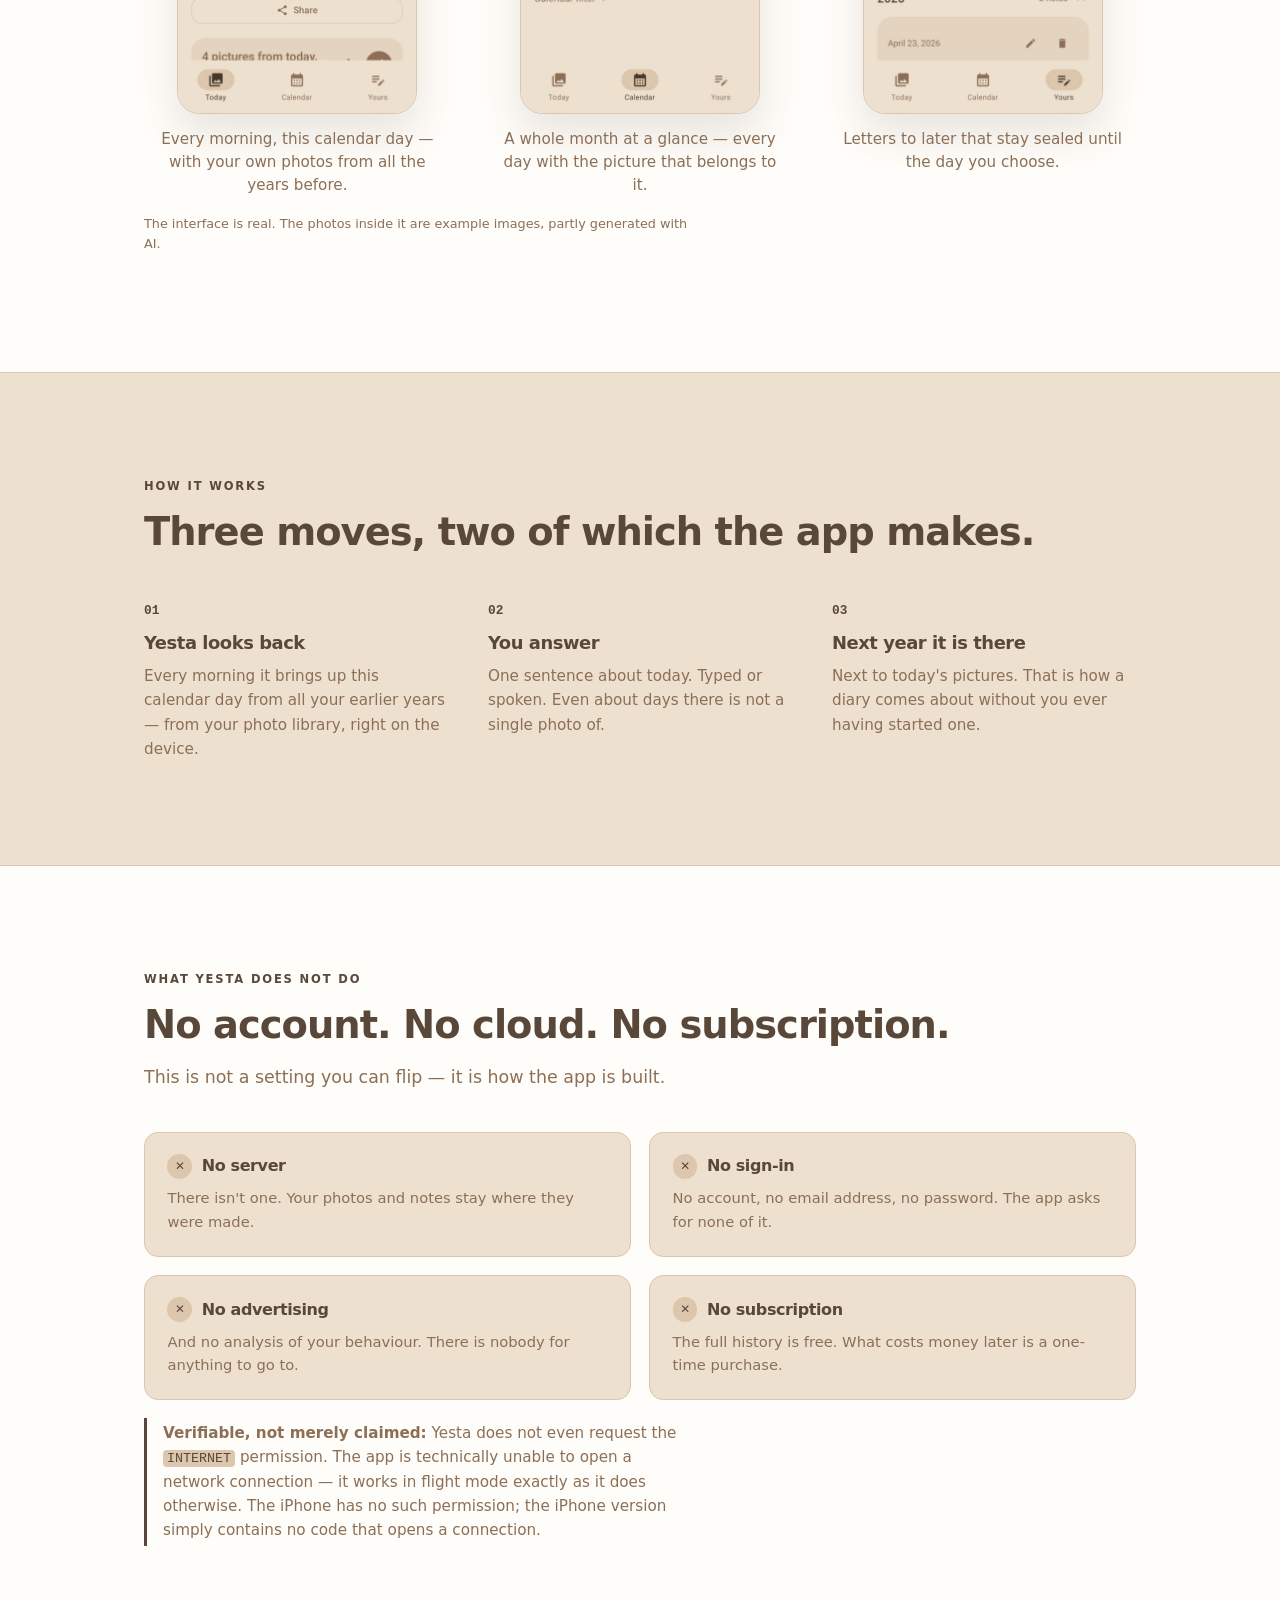
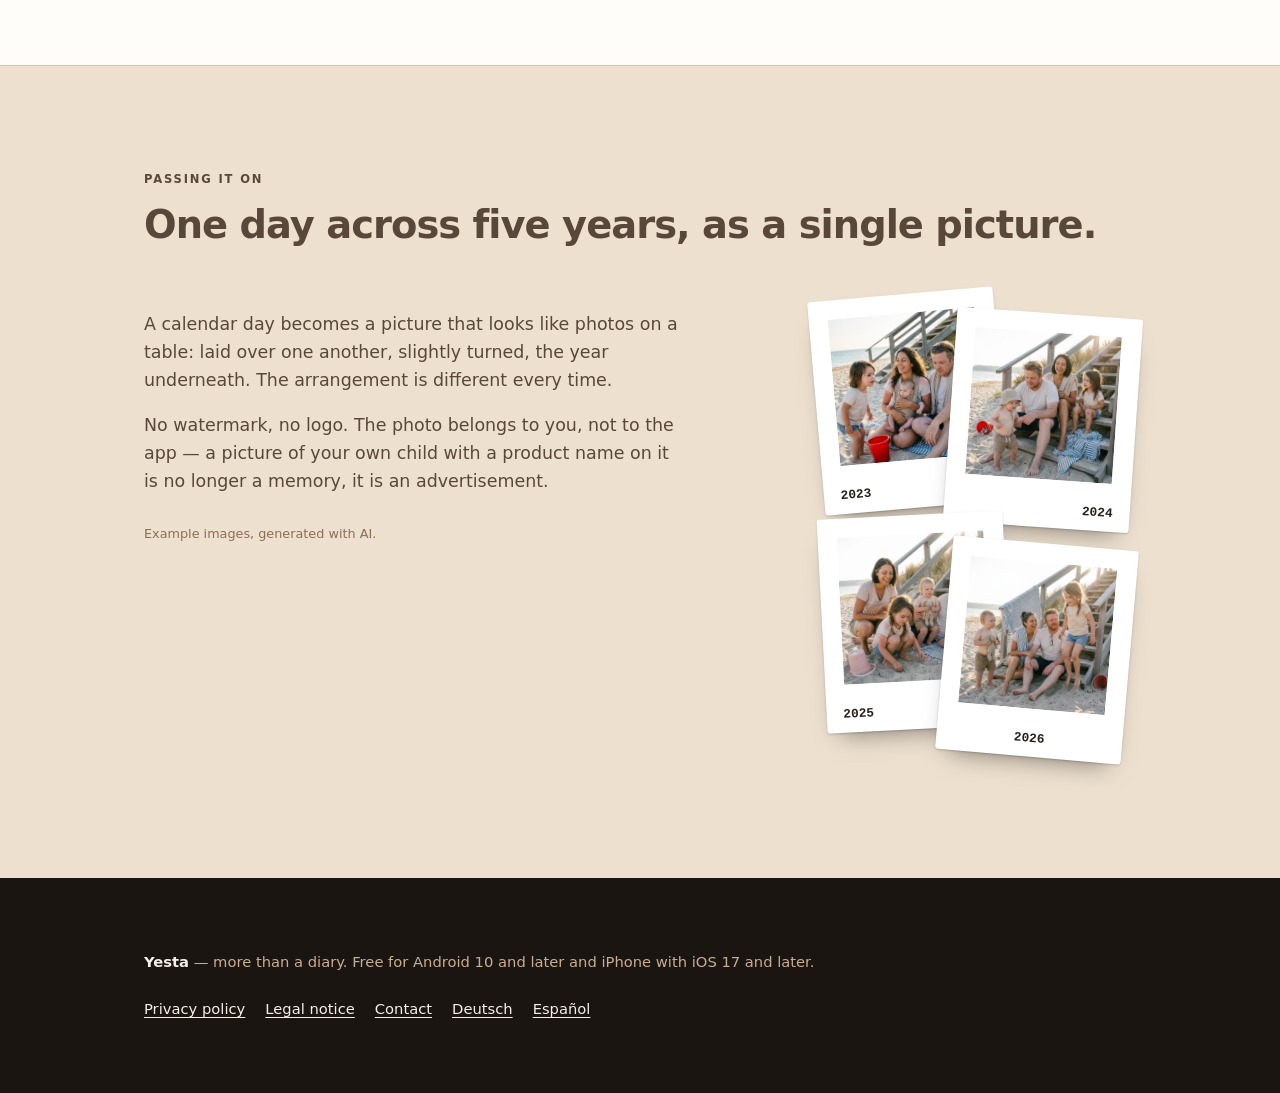
==== commit 18ca2433: "Beige-Design" ====
--- a/en/index.html
+++ b/en/index.html
@@ -28,19 +28,19 @@
 <meta name="twitter:card" content="summary_large_image">
 <style>
   :root {
-    --ground:        #FFFCFA;
+    --ground:        #EDE0CF;
     --ground-deep:   #1B1512;
-    --surface:       #FFFFFF;
-    --ink:           #241B17;
-    --ink-muted:     #7C6A62;
+    --surface:       #FFFDF9;
+    --ink:           #59483A;
+    --ink-muted:     #8C6F56;
     --ink-inverse:   #F6EDE7;
-    --ink-inverse-muted: #B6A197;
-    --coral:         #E04A2C;
-    --coral-bright:  #FF7C5C;
-    --coral-wash:    #FBE9E3;
-    --teal:          #0E7C6B;
-    --teal-wash:     #DFF1ED;
-    --line:          #E7DCD5;
+    --ink-inverse-muted: #C8AE91;
+    --coral:         #59483A;
+    --coral-bright:  #C8AE91;
+    --coral-wash:    #DCC6AD;
+    --teal:          #8C6F56;
+    --teal-wash:     #E4D3BF;
+    --line:          #D8C6B0;
     --line-inverse:  #3A2E28;
 
     --sans: "Segoe UI Variable Display", "Segoe UI", system-ui, -apple-system,
@@ -57,10 +57,10 @@
       --surface:     #201A17;
       --ink:         #F4EBE5;
       --ink-muted:   #B09C92;
-      --coral:       #FF7C5C;
-      --coral-wash:  #35201A;
-      --teal:        #5FD3BE;
-      --teal-wash:   #14322D;
+      --coral:       #C8AE91;
+      --coral-wash:  #3A3026;
+      --teal:        #C8AE91;
+      --teal-wash:   #2E2822;
       --line:        #362C27;
     }
   }
@@ -145,9 +145,9 @@
     background: var(--teal-wash);
     border-radius: 14px;
     padding: 1.15rem 1.3rem 1.35rem;
-    color: #10322C;
-  }
-  @media (prefers-color-scheme: dark) { .note-card { color: #D8F2EC; } }
+    color: #45372C;
+  }
+  @media (prefers-color-scheme: dark) { .note-card { color: #EDE0CF; } }
 
   .note-card .ask {
     font-size: 1.15rem;
@@ -159,7 +159,7 @@
   .note-card .written {
     margin: 0;
     font-size: 1.05rem;
-    border-top: 1px solid rgba(14, 124, 107, .25);
+    border-top: 1px solid rgba(140, 111, 86, .25);
     padding-top: .85rem;
   }
   .note-card .stamp {
@@ -364,7 +364,7 @@
   .schau img {
     display: block; width: 100%; max-width: 15rem; height: auto;
     border-radius: 1.4rem; border: 1px solid var(--line);
-    box-shadow: 0 1.25rem 2.5rem rgba(36, 27, 23, .14);
+    box-shadow: 0 1.25rem 2.5rem rgba(89, 72, 58, .14);
     background: var(--surface);
   }
   .schau figcaption {
@@ -414,7 +414,7 @@
 
     <div class="stores">
       <a class="status" href="https://play.google.com/store/apps/details?id=com.yesta.app&amp;referrer=utm_source%3Dwebsite%26utm_campaign%3Dstart"><span class="dot"></span> Google Play · for Android</a>
-      <a class="status" href="https://apps.apple.com/app/id6823133458?pt=129622336&amp;ct=website&amp;mt=8"><span class="dot"></span> App Store · for iPhone</a>
+      <a class="status" href="https://apps.apple.com/us/app/id6823133458?pt=129622336&amp;ct=website&amp;mt=8"><span class="dot"></span> App Store · for iPhone</a>
     </div>
   </div>
 </header>
